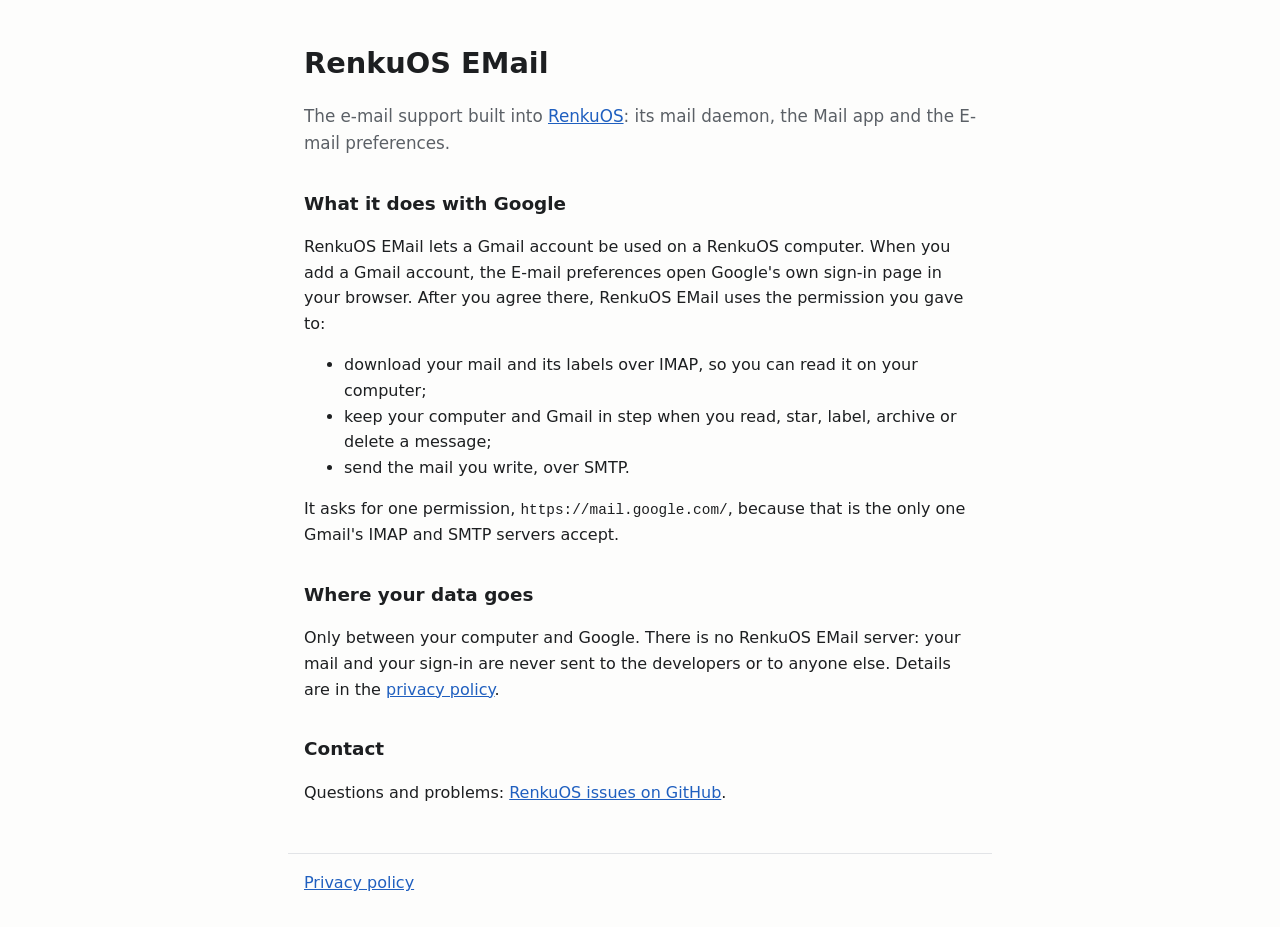
==== index.html @ 3c4fa236 "RenkuOS EMail home page and privacy policy" ====
<!doctype html>
<html lang="en">
<head>
<meta charset="utf-8">
<meta name="viewport" content="width=device-width, initial-scale=1">
<title>RenkuOS EMail</title>
<link rel="stylesheet" href="style.css">
</head>
<body>
<main>
<h1>RenkuOS EMail</h1>
<p class="lead">The e-mail support built into <a href="https://github.com/RenkuOS/Source">RenkuOS</a>:
its mail daemon, the Mail app and the E-mail preferences.</p>

<h2>What it does with Google</h2>
<p>RenkuOS EMail lets a Gmail account be used on a RenkuOS computer. When you add a Gmail account, the
E-mail preferences open Google's own sign-in page in your browser. After you agree there, RenkuOS EMail
uses the permission you gave to:</p>
<ul>
<li>download your mail and its labels over IMAP, so you can read it on your computer;</li>
<li>keep your computer and Gmail in step when you read, star, label, archive or delete a message;</li>
<li>send the mail you write, over SMTP.</li>
</ul>
<p>It asks for one permission, <code>https://mail.google.com/</code>, because that is the only one
Gmail's IMAP and SMTP servers accept.</p>

<h2>Where your data goes</h2>
<p>Only between your computer and Google. There is no RenkuOS EMail server: your mail and your sign-in
are never sent to the developers or to anyone else. Details are in the
<a href="privacy.html">privacy policy</a>.</p>

<h2>Contact</h2>
<p>Questions and problems: <a href="https://github.com/RenkuOS/Source/issues">RenkuOS issues on GitHub</a>.</p>
</main>
<footer><a href="privacy.html">Privacy policy</a></footer>
</body>
</html>
---- style.css ----
:root { --bg: #fdfdfc; --fg: #1d1f21; --muted: #5b6066; --link: #1f5fbf; --rule: #e2e4e7; }
@media (prefers-color-scheme: dark) {
  :root { --bg: #16181b; --fg: #e6e7e9; --muted: #a0a5ab; --link: #7fb0ff; --rule: #2c3035; }
}
body { margin: 0; background: var(--bg); color: var(--fg);
  font: 16px/1.6 system-ui, -apple-system, "Segoe UI", sans-serif; }
main, footer { max-width: 42rem; margin: 0 auto; padding: 0 16px; }
main { padding-top: 2.5rem; }
h1 { font-size: 1.8rem; margin: 0 0 .5rem; }
h2 { font-size: 1.15rem; margin: 2rem 0 .5rem; }
.lead { color: var(--muted); font-size: 1.05rem; }
a { color: var(--link); }
code { font-size: .9em; }
footer { margin-top: 3rem; padding-top: 1rem; padding-bottom: 2rem; border-top: 1px solid var(--rule);
  color: var(--muted); }
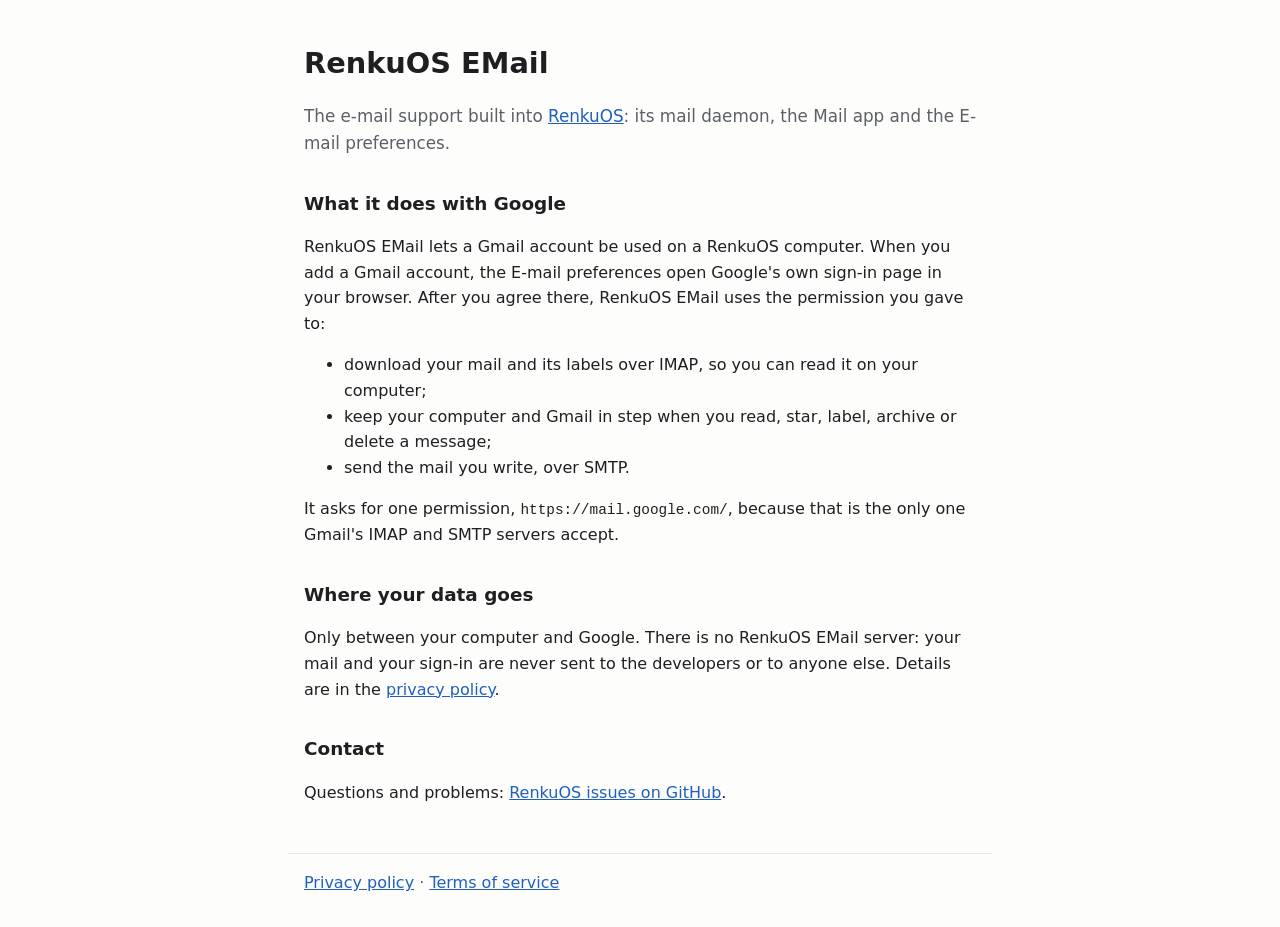
==== commit 5328fecb: "RenkuOS EMail pages: index.html privacy.html terms.html" ====
--- a/index.html
+++ b/index.html
@@ -32,6 +32,6 @@
 <h2>Contact</h2>
 <p>Questions and problems: <a href="https://github.com/RenkuOS/Source/issues">RenkuOS issues on GitHub</a>.</p>
 </main>
-<footer><a href="privacy.html">Privacy policy</a></footer>
+<footer><a href="privacy.html">Privacy policy</a> · <a href="terms.html">Terms of service</a></footer>
 </body>
 </html>
